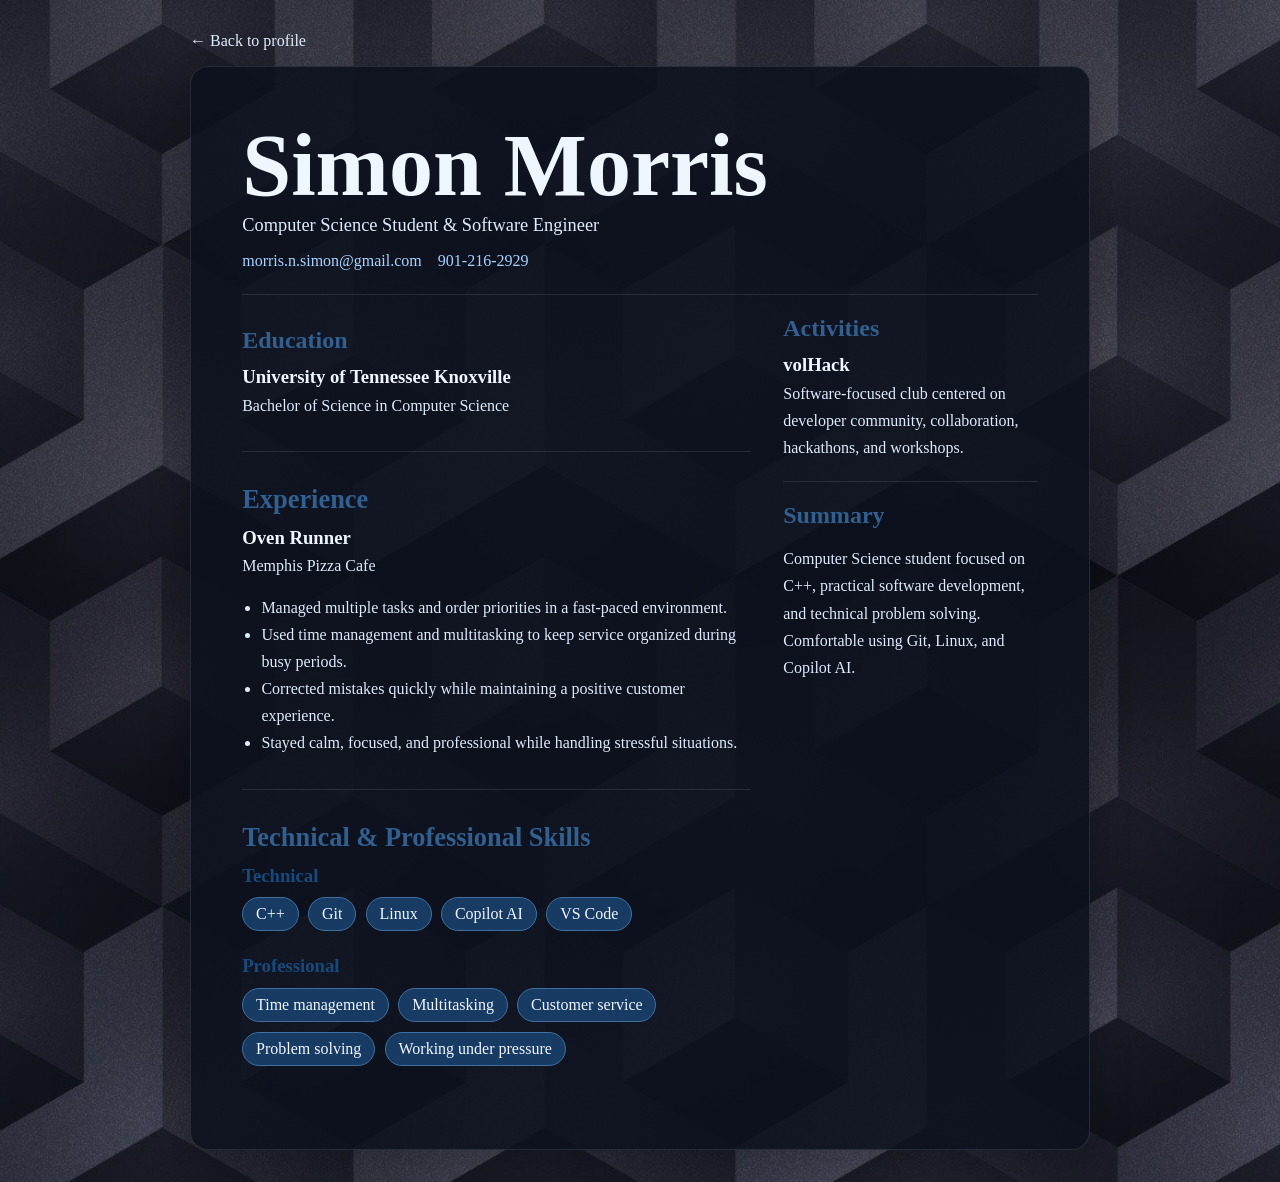
==== resume.html @ c350b2d4 "add portfolio resume and profile content Expand the personal website with profile sections, skills, " ====
<!DOCTYPE html>
<html lang="en">
  <head>
    <meta charset="UTF-8" />
    <meta name="viewport" content="width=device-width, initial-scale=1.0" />
    <title>Simon Morris | Resume</title>
    <link rel="stylesheet" href="./styles/style.css" />
  </head>
  <body>
    <main class="resume-page">
      <a class="back-link" href="./index.html">&larr; Back to profile</a>

      <article class="resume-sheet">
        <header class="resume-header">
          <h1>Simon Morris</h1>
          <p class="resume-role">Computer Science Student &amp; Software Engineer</p>
          <div class="resume-contact">
            <span>morris.n.simon@gmail.com</span>
            <span>901-216-2929</span>
          </div>
        </header>

        <div class="resume-layout">
          <div class="resume-main">
            <section class="resume-section">
              <h2>Education</h2>
              <div class="resume-entry">
                <h3>University of Tennessee Knoxville</h3>
                <p>Bachelor of Science in Computer Science</p>
              </div>
            </section>

            <section class="resume-section resume-featured">
              <h2>Experience</h2>
              <div class="resume-entry">
                <div>
                  <h3>Oven Runner</h3>
                  <p>Memphis Pizza Cafe</p>
                </div>
                <ul>
                  <li>Managed multiple tasks and order priorities in a fast-paced environment.</li>
                  <li>Used time management and multitasking to keep service organized during busy periods.</li>
                  <li>Corrected mistakes quickly while maintaining a positive customer experience.</li>
                  <li>Stayed calm, focused, and professional while handling stressful situations.</li>
                </ul>
              </div>
            </section>

            <section class="resume-section resume-featured">
              <h2>Technical &amp; Professional Skills</h2>
              <div class="resume-skill-groups">
                <div>
                  <h3>Technical</h3>
                  <div class="resume-skills">
                    <span>C++</span>
                    <span>Git</span>
                    <span>Linux</span>
                    <span>Copilot AI</span>
                    <span>VS Code</span>
                  </div>
                </div>
                <div>
                  <h3>Professional</h3>
                  <div class="resume-skills">
                    <span>Time management</span>
                    <span>Multitasking</span>
                    <span>Customer service</span>
                    <span>Problem solving</span>
                    <span>Working under pressure</span>
                  </div>
                </div>
              </div>
            </section>
          </div>

          <aside class="resume-sidebar">
            <section class="resume-section">
              <h2>Activities</h2>
              <div class="resume-entry">
                <h3>volHack</h3>
                <p>Software-focused club centered on developer community, collaboration, hackathons, and workshops.</p>
              </div>
            </section>

            <section class="resume-section">
              <h2>Summary</h2>
              <p>
                Computer Science student focused on C++, practical software development, and technical problem
                solving. Comfortable using Git, Linux, and Copilot AI.
              </p>
            </section>
          </aside>
        </div>
      </article>
    </main>
  </body>
</html>
---- styles/style.css ----
:root {
 --bg-dark: rgba(8, 9, 18, 0.74);
 --panel-dark: rgba(13, 18, 30, 0.8);
 --panel-soft: rgba(24, 34, 52, 0.78);
 --text-main: #eff6ff;
 --text-soft: #dfeafc;
 --accent: #a8d2ff;
 --border: rgba(255, 255, 255, 0.1);
 --shadow: rgba(0, 0, 0, 0.24);
}

@import url('https://fonts.googleapis.com/css2?family=Libertinus+Serif:ital,wght@0,400;0,600;0,700;1,400;1,600;1,700&family=Lora:ital,wght@0,400..700;1,400..700&display=swap');

* {
 box-sizing: border-box;
}

html,
body {
 min-height: 100%;
 margin: 0;
}

body {
 min-height: 100vh;
 display: flex;
 align-items: center;
 justify-content: center;
 padding: 2rem;
 background-image: linear-gradient(rgba(12, 16, 28, 0.56), rgba(12, 16, 28, 0.56)),
   url('../images/tilingWP.jpg');
 background-repeat: no-repeat;
 background-position: center;
 background-size: cover;
 font-family: 'Lora', serif;
 color: var(--text-main);
}

.page-shell {
 width: min(1100px, 100%);
}

.hero {
 text-align: center;
 padding: 2rem 1.5rem 1rem;
}

.eyebrow {
 margin: 0;
 letter-spacing: 0.2rem;
 text-transform: uppercase;
 color: var(--text-soft);
 font-size: 0.82rem;
}

h1 {
 margin: 0.35rem 0 0.25rem;
 font-size: clamp(3.5rem, 7vw, 7rem);
 line-height: 0.95;
 color: var(--text-main);
 font-family: 'Libertinus Serif', serif;
}

.subtitle {
 margin: 0;
 color: var(--text-soft);
 font-size: clamp(1.1rem, 2vw, 1.6rem);
}

.social-links {
 display: flex;
 justify-content: center;
 gap: 1rem;
 margin-top: 1.5rem;
}

.social-links a {
 display: inline-flex;
 align-items: center;
 justify-content: center;
 width: 58px;
 height: 58px;
 border-radius: 50%;
 background: rgba(255, 255, 255, 0.06);
 border: 1px solid var(--border);
 transition: transform 0.2s ease, background 0.2s ease;
}

.social-links a:hover {
 background: rgba(168, 210, 255, 0.12);
 transform: translateY(-2px);
}

.resume-link,
.back-link {
  color: var(--text-main);
  text-decoration: none;
}

.resume-link {
  display: inline-block;
  margin-top: 1.25rem;
  padding: 0.7rem 1rem;
  border: 1px solid var(--border);
  border-radius: 999px;
  background: rgba(255, 255, 255, 0.06);
  transition: background 0.2s ease, transform 0.2s ease;
}

.resume-link:hover {
  background: rgba(168, 210, 255, 0.14);
  transform: translateY(-2px);
}

.fa {
 color: var(--text-main);
 font-size: 1.8rem;
}

.profile-grid {
 display: grid;
 grid-template-columns: repeat(2, minmax(250px, 1fr));
 gap: 1.2rem;
 margin-top: 1.25rem;
}

.info-box {
 background: var(--panel-dark);
 border: 1px solid var(--border);
 border-radius: 18px;
 padding: 1.5rem 1.4rem;
 box-shadow: 0 18px 35px var(--shadow);
 backdrop-filter: blur(4px);
}

.info-box h2 {
 margin: 0 0 0.9rem;
 color: var(--accent);
 font-size: 1.4rem;
 font-family: 'Libertinus Serif', serif;
}

.info-box p,
.details-list li {
 color: var(--text-soft);
 line-height: 1.7;
 font-size: 1rem;
 margin: 0;
}

.details-list {
 list-style: none;
 padding: 0;
 margin: 0;
 display: grid;
 gap: 0.65rem;
}

.details-list span {
 color: var(--text-main);
 font-weight: 700;
}

.skill-list {
 display: flex;
 flex-wrap: wrap;
 gap: 0.6rem;
 margin-top: 1rem;
}

.skill-tag {
 display: inline-block;
 background: rgba(168, 210, 255, 0.12);
 border: 1px solid rgba(168, 210, 255, 0.22);
 border-radius: 999px;
 padding: 0.45rem 0.8rem;
 color: var(--text-main);
 font-size: 0.9rem;
}

strong {
 color: var(--text-main);
}

.resume-page {
  width: min(900px, 100%);
  margin: 0 auto;
}

.back-link {
  display: inline-block;
  margin-bottom: 1rem;
  color: var(--text-soft);
}

.back-link:hover,
.resume-contact a:hover {
  color: var(--accent);
}

.resume-sheet {
  padding: clamp(1.5rem, 4vw, 3.5rem);
  background: rgba(13, 18, 30, 0.88);
  border: 1px solid var(--border);
  border-radius: 18px;
  box-shadow: 0 20px 40px var(--shadow);
}

.resume-header {
  padding-bottom: 1.5rem;
  border-bottom: 1px solid var(--border);
}

.resume-header h1 {
  font-size: clamp(3rem, 7vw, 5.5rem);
}

.resume-role {
  margin: 0.5rem 0 1rem;
  color: var(--text-soft);
  font-size: 1.15rem;
}

.resume-contact {
  display: flex;
  flex-wrap: wrap;
  gap: 1rem;
}

.resume-contact a,
.resume-contact span {
  color: var(--accent);
}

.resume-section {
  padding: 1.5rem 0;
  border-bottom: 1px solid var(--border);
}

.resume-section:last-child {
  border-bottom: 0;
  padding-bottom: 0;
}

.resume-layout {
  display: grid;
  grid-template-columns: minmax(0, 1.8fr) minmax(220px, 0.9fr);
  gap: 2rem;
}

.resume-main .resume-section {
  padding: 2rem 0;
}

.resume-sidebar .resume-section {
  padding: 1.25rem 0;
}

.resume-featured h2 {
  font-size: 1.65rem;
}

.resume-skill-groups {
  display: grid;
  gap: 1.5rem;
}

.resume-skill-groups h3 {
  margin: 0 0 0.65rem;
  color: #174a7c;
}

.resume-section h2 {
  margin: 0 0 0.75rem;
  color: #315f8f;
  font-family: 'Libertinus Serif', serif;
}

.resume-section p,
.resume-entry li {
  color: var(--text-soft);
  line-height: 1.7;
}

.resume-entry h3 {
  margin: 0;
  color: var(--text-main);
}

.resume-entry p {
  margin: 0.2rem 0 0;
}

.resume-entry ul {
  margin: 0.9rem 0 0;
  padding-left: 1.2rem;
}

.resume-skills {
  display: flex;
  flex-wrap: wrap;
  gap: 0.6rem;
}

.resume-skills span {
  padding: 0.45rem 0.8rem;
  color: var(--text-main);
  background: #173b63;
  border: 1px solid #3f6f9f;
  border-radius: 999px;
}

@media (max-width: 760px) {
 .profile-grid {
   grid-template-columns: 1fr;
 }

 .resume-layout {
   grid-template-columns: 1fr;
   gap: 0;
 }
}

@media (max-width: 640px) {
 body {
   padding: 1.25rem;
 }

 .info-box {
   padding: 1.2rem 1rem;
 }

 .social-links a {
   width: 48px;
   height: 48px;
 }
}

@media print {
 @page {
   margin: 0.65in;
   size: letter;
 }

 body {
   display: block;
   min-height: auto;
   padding: 0;
   background: #fff;
   color: #111;
 }

 .back-link {
   display: none;
 }

 .resume-page {
   width: 100%;
 }

 .resume-sheet {
   padding: 0;
   background: #fff;
   border: 0;
   border-radius: 0;
   box-shadow: none;
 }

 .resume-header,
 .resume-section {
   border-color: #c9cdd4;
 }

 .resume-header {
   padding-bottom: 0.75rem;
 }

 .resume-header h1 {
   font-size: 3.4rem;
 }

 .resume-role {
   margin: 0.25rem 0 0.6rem;
   font-size: 1rem;
 }

 .resume-section {
   padding: 0.75rem 0;
 }

 .resume-main .resume-section,
 .resume-sidebar .resume-section {
   padding: 0.65rem 0;
 }

 .resume-section h2 {
   margin-bottom: 0.35rem;
   font-size: 1.2rem;
 }

 .resume-section p,
 .resume-entry li {
   font-size: 0.9rem;
   line-height: 1.35;
 }

 .resume-entry ul {
   margin-top: 0.45rem;
 }

 .resume-skills {
   gap: 0.35rem;
 }

 .resume-skills span {
   padding: 0.25rem 0.55rem;
   font-size: 0.8rem;
 }

 .resume-skill-groups {
   gap: 0.6rem;
 }

 .eyebrow,
 .resume-role,
 .resume-section p,
 .resume-entry li {
   color: #333;
 }

 .resume-header h1,
 .resume-entry h3,
 .resume-skills span {
   color: #111;
 }

 .resume-section h2 {
   color: #315f8f;
 }

 .resume-skill-groups h3 {
   color: #0e3965;
 }

 .resume-contact a,
 .resume-contact span {
   color: #315f8f;
 }

 .resume-skills span {
   background: #eef3f7;
   border-color: #8fa8bb;
   color: #172a3a;
 }
}
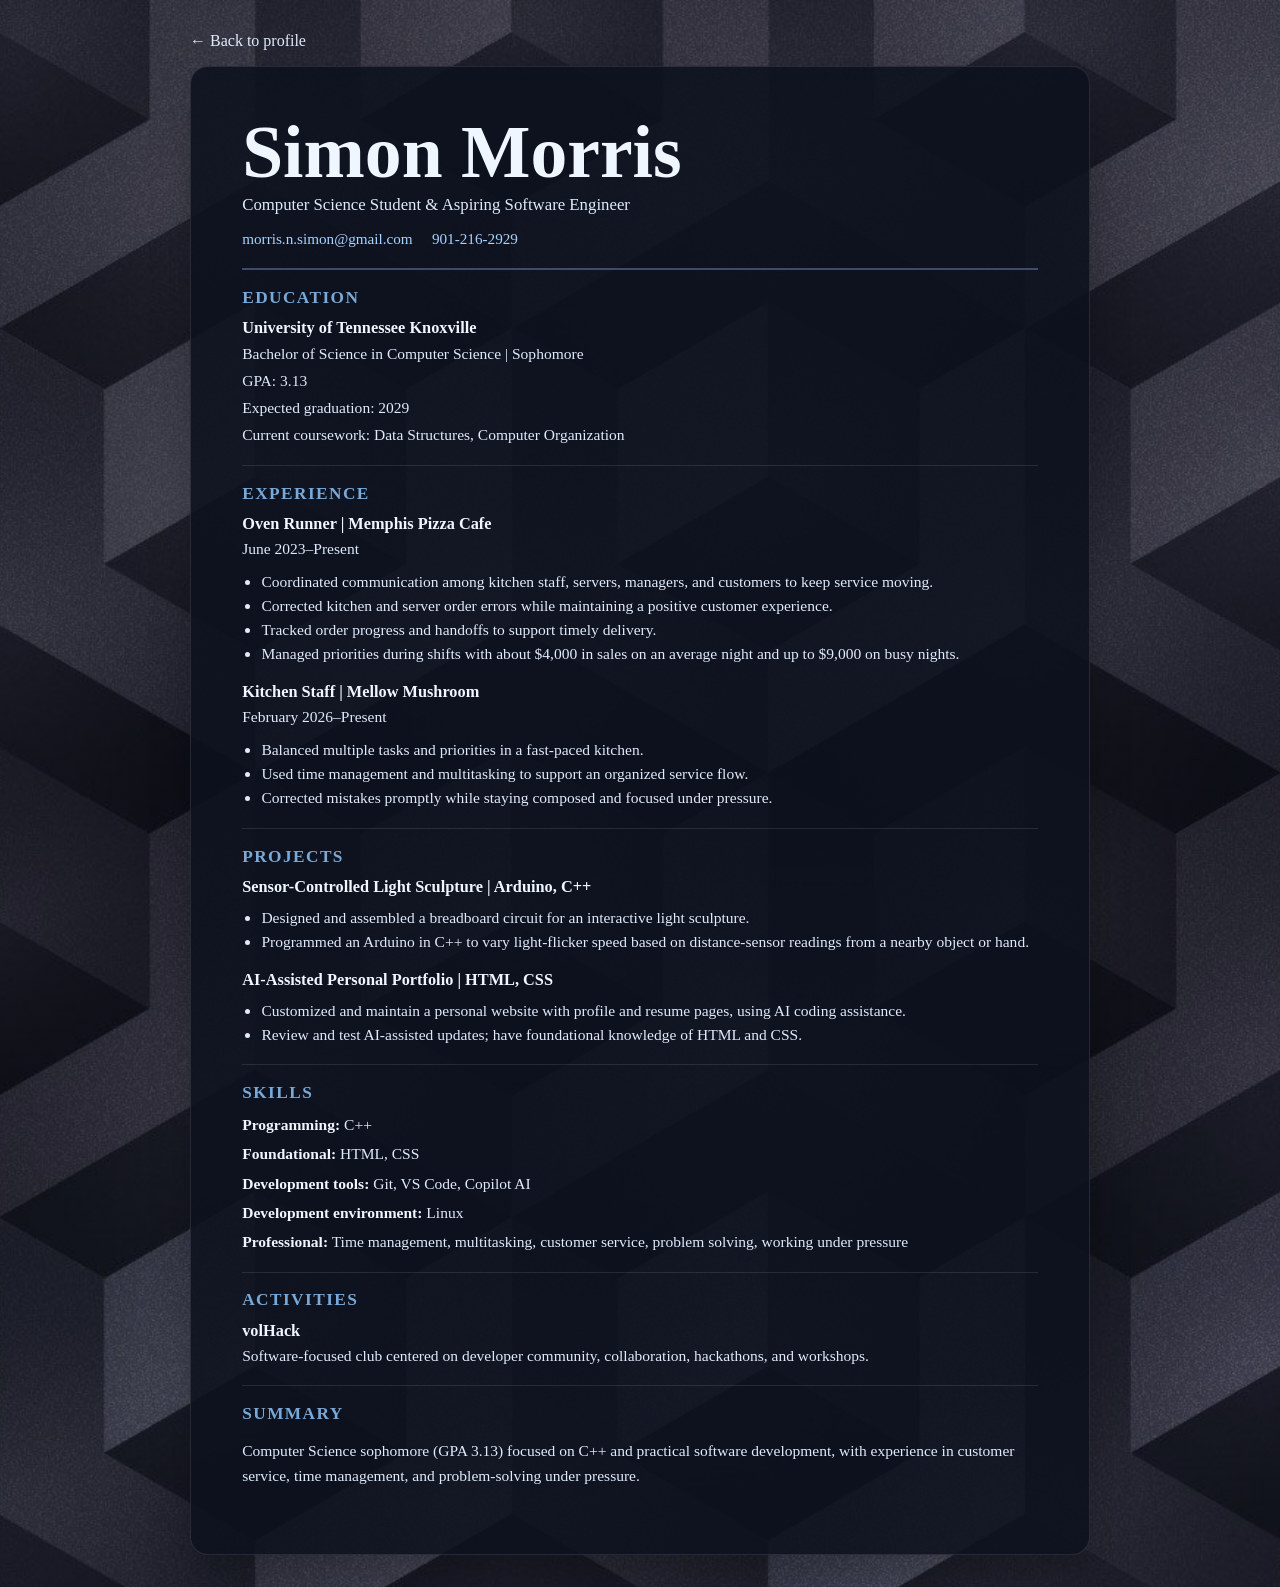
==== commit 20348130: "update resume with student project details Add current education details and coursework, describe th" ====
--- a/resume.html
+++ b/resume.html
@@ -13,84 +13,91 @@
       <article class="resume-sheet">
         <header class="resume-header">
           <h1>Simon Morris</h1>
-          <p class="resume-role">Computer Science Student &amp; Software Engineer</p>
+          <p class="resume-role">Computer Science Student &amp; Aspiring Software Engineer</p>
           <div class="resume-contact">
             <span>morris.n.simon@gmail.com</span>
             <span>901-216-2929</span>
           </div>
         </header>
 
-        <div class="resume-layout">
-          <div class="resume-main">
-            <section class="resume-section">
-              <h2>Education</h2>
-              <div class="resume-entry">
-                <h3>University of Tennessee Knoxville</h3>
-                <p>Bachelor of Science in Computer Science</p>
-              </div>
-            </section>
+        <section class="resume-section">
+          <h2>Education</h2>
+          <div class="resume-entry">
+            <h3>University of Tennessee Knoxville</h3>
+            <p>Bachelor of Science in Computer Science | Sophomore</p>
+            <p>GPA: 3.13</p>
+            <p>Expected graduation: 2029</p>
+            <p>Current coursework: Data Structures, Computer Organization</p>
+          </div>
+        </section>
 
-            <section class="resume-section resume-featured">
-              <h2>Experience</h2>
-              <div class="resume-entry">
-                <div>
-                  <h3>Oven Runner</h3>
-                  <p>Memphis Pizza Cafe</p>
-                </div>
-                <ul>
-                  <li>Managed multiple tasks and order priorities in a fast-paced environment.</li>
-                  <li>Used time management and multitasking to keep service organized during busy periods.</li>
-                  <li>Corrected mistakes quickly while maintaining a positive customer experience.</li>
-                  <li>Stayed calm, focused, and professional while handling stressful situations.</li>
-                </ul>
-              </div>
-            </section>
+        <section class="resume-section">
+          <h2>Experience</h2>
+          <div class="resume-entry">
+            <h3>Oven Runner | Memphis Pizza Cafe</h3>
+            <p class="resume-dates">June 2023–Present</p>
+            <ul>
+              <li>Coordinated communication among kitchen staff, servers, managers, and customers to keep service moving.</li>
+              <li>Corrected kitchen and server order errors while maintaining a positive customer experience.</li>
+              <li>Tracked order progress and handoffs to support timely delivery.</li>
+              <li>Managed priorities during shifts with about $4,000 in sales on an average night and up to $9,000 on busy nights.</li>
+            </ul>
+          </div>
+          <div class="resume-entry experience-entry">
+            <h3>Kitchen Staff | Mellow Mushroom</h3>
+            <p class="resume-dates">February 2026–Present</p>
+            <ul>
+              <li>Balanced multiple tasks and priorities in a fast-paced kitchen.</li>
+              <li>Used time management and multitasking to support an organized service flow.</li>
+              <li>Corrected mistakes promptly while staying composed and focused under pressure.</li>
+            </ul>
+          </div>
+        </section>
 
-            <section class="resume-section resume-featured">
-              <h2>Technical &amp; Professional Skills</h2>
-              <div class="resume-skill-groups">
-                <div>
-                  <h3>Technical</h3>
-                  <div class="resume-skills">
-                    <span>C++</span>
-                    <span>Git</span>
-                    <span>Linux</span>
-                    <span>Copilot AI</span>
-                    <span>VS Code</span>
-                  </div>
-                </div>
-                <div>
-                  <h3>Professional</h3>
-                  <div class="resume-skills">
-                    <span>Time management</span>
-                    <span>Multitasking</span>
-                    <span>Customer service</span>
-                    <span>Problem solving</span>
-                    <span>Working under pressure</span>
-                  </div>
-                </div>
-              </div>
-            </section>
+        <section class="resume-section">
+          <h2>Projects</h2>
+          <div class="resume-entry">
+            <h3>Sensor-Controlled Light Sculpture | Arduino, C++</h3>
+            <ul>
+              <li>Designed and assembled a breadboard circuit for an interactive light sculpture.</li>
+              <li>Programmed an Arduino in C++ to vary light-flicker speed based on distance-sensor readings from a nearby object or hand.</li>
+            </ul>
           </div>
+          <div class="resume-entry experience-entry">
+            <h3>AI-Assisted Personal Portfolio | HTML, CSS</h3>
+            <ul>
+              <li>Customized and maintain a personal website with profile and resume pages, using AI coding assistance.</li>
+              <li>Review and test AI-assisted updates; have foundational knowledge of HTML and CSS.</li>
+            </ul>
+          </div>
+        </section>
 
-          <aside class="resume-sidebar">
-            <section class="resume-section">
-              <h2>Activities</h2>
-              <div class="resume-entry">
-                <h3>volHack</h3>
-                <p>Software-focused club centered on developer community, collaboration, hackathons, and workshops.</p>
-              </div>
-            </section>
+        <section class="resume-section">
+          <h2>Skills</h2>
+          <div class="resume-skill-groups">
+            <p><strong>Programming:</strong> C++</p>
+            <p><strong>Foundational:</strong> HTML, CSS</p>
+            <p><strong>Development tools:</strong> Git, VS Code, Copilot AI</p>
+            <p><strong>Development environment:</strong> Linux</p>
+            <p><strong>Professional:</strong> Time management, multitasking, customer service, problem solving, working under pressure</p>
+          </div>
+        </section>
 
-            <section class="resume-section">
-              <h2>Summary</h2>
-              <p>
-                Computer Science student focused on C++, practical software development, and technical problem
-                solving. Comfortable using Git, Linux, and Copilot AI.
-              </p>
-            </section>
-          </aside>
-        </div>
+        <section class="resume-section">
+          <h2>Activities</h2>
+          <div class="resume-entry">
+            <h3>volHack</h3>
+            <p>Software-focused club centered on developer community, collaboration, hackathons, and workshops.</p>
+          </div>
+        </section>
+
+        <section class="resume-section resume-summary">
+          <h2>Summary</h2>
+          <p>
+            Computer Science sophomore (GPA 3.13) focused on C++ and practical software development, with
+            experience in customer service, time management, and problem-solving under pressure.
+          </p>
+        </section>
       </article>
     </main>
   </body>
--- a/styles/style.css
+++ b/styles/style.css
@@ -182,6 +182,59 @@
  color: var(--text-main);
 }
 
+.featured-project {
+  grid-column: 1 / -1;
+  background: linear-gradient(135deg, rgba(20, 34, 55, 0.9), rgba(13, 18, 30, 0.88));
+}
+
+.project-heading {
+  display: flex;
+  align-items: flex-start;
+  justify-content: space-between;
+  gap: 1rem;
+}
+
+.project-label {
+  margin: 0 0 0.35rem;
+  color: var(--accent) !important;
+  font-size: 0.78rem !important;
+  letter-spacing: 0.12rem;
+  text-transform: uppercase;
+}
+
+.project-heading h2 {
+  margin-bottom: 0.65rem;
+}
+
+.project-language {
+  flex-shrink: 0;
+  padding: 0.4rem 0.7rem;
+  border: 1px solid rgba(168, 210, 255, 0.24);
+  border-radius: 999px;
+  color: var(--text-main);
+  background: rgba(168, 210, 255, 0.1);
+  font-size: 0.82rem;
+}
+
+.project-highlights {
+  margin: 1rem 0;
+  padding-left: 1.2rem;
+  color: var(--text-soft);
+  line-height: 1.7;
+}
+
+.project-link {
+  display: inline-block;
+  margin-top: 0.35rem;
+  color: var(--accent);
+  font-weight: 700;
+  text-decoration: none;
+}
+
+.project-link:hover {
+  color: var(--text-main);
+}
+
 .resume-page {
   width: min(900px, 100%);
   margin: 0 auto;
@@ -207,24 +260,26 @@
 }
 
 .resume-header {
-  padding-bottom: 1.5rem;
-  border-bottom: 1px solid var(--border);
+  padding: 0 0 1.3rem;
+  border-bottom: 2px solid rgba(168, 210, 255, 0.3);
 }
 
 .resume-header h1 {
-  font-size: clamp(3rem, 7vw, 5.5rem);
+  margin-top: 0;
+  font-size: clamp(2.8rem, 6vw, 4.6rem);
 }
 
 .resume-role {
-  margin: 0.5rem 0 1rem;
+  margin: 0.45rem 0 0.9rem;
   color: var(--text-soft);
-  font-size: 1.15rem;
+  font-size: 1.05rem;
 }
 
 .resume-contact {
   display: flex;
   flex-wrap: wrap;
-  gap: 1rem;
+  gap: 0.45rem 1.2rem;
+  font-size: 0.95rem;
 }
 
 .resume-contact a,
@@ -233,7 +288,7 @@
 }
 
 .resume-section {
-  padding: 1.5rem 0;
+  padding: 1.1rem 0;
   border-bottom: 1px solid var(--border);
 }
 
@@ -242,72 +297,52 @@
   padding-bottom: 0;
 }
 
-.resume-layout {
-  display: grid;
-  grid-template-columns: minmax(0, 1.8fr) minmax(220px, 0.9fr);
-  gap: 2rem;
-}
-
-.resume-main .resume-section {
-  padding: 2rem 0;
-}
-
-.resume-sidebar .resume-section {
-  padding: 1.25rem 0;
-}
-
-.resume-featured h2 {
-  font-size: 1.65rem;
-}
-
-.resume-skill-groups {
-  display: grid;
-  gap: 1.5rem;
-}
-
-.resume-skill-groups h3 {
+.resume-section h2 {
   margin: 0 0 0.65rem;
-  color: #174a7c;
-}
-
-.resume-section h2 {
-  margin: 0 0 0.75rem;
-  color: #315f8f;
-  font-family: 'Libertinus Serif', serif;
+  color: #78a9d8;
+  font-family: 'Lora', serif;
+  font-size: 1.08rem;
+  letter-spacing: 0.09rem;
+  text-transform: uppercase;
 }
 
 .resume-section p,
 .resume-entry li {
   color: var(--text-soft);
-  line-height: 1.7;
+  line-height: 1.55;
+  font-size: 0.97rem;
 }
 
 .resume-entry h3 {
   margin: 0;
   color: var(--text-main);
+  font-size: 1.02rem;
 }
 
 .resume-entry p {
   margin: 0.2rem 0 0;
 }
 
+.experience-entry {
+  margin-top: 1rem;
+}
+
 .resume-entry ul {
-  margin: 0.9rem 0 0;
+  margin: 0.55rem 0 0;
   padding-left: 1.2rem;
 }
 
-.resume-skills {
-  display: flex;
-  flex-wrap: wrap;
-  gap: 0.6rem;
-}
-
-.resume-skills span {
-  padding: 0.45rem 0.8rem;
+.resume-skill-groups {
+  display: grid;
+  gap: 0.32rem;
+}
+
+.resume-skill-groups p {
+  margin: 0;
+}
+
+.resume-skill-groups strong {
   color: var(--text-main);
-  background: #173b63;
-  border: 1px solid #3f6f9f;
-  border-radius: 999px;
 }
 
 @media (max-width: 760px) {
@@ -315,9 +350,13 @@
    grid-template-columns: 1fr;
  }
 
- .resume-layout {
-   grid-template-columns: 1fr;
-   gap: 0;
+ .project-heading {
+   display: block;
+ }
+
+ .project-language {
+   display: inline-block;
+   margin-top: 0.3rem;
  }
 }
 
@@ -338,7 +377,7 @@
 
 @media print {
  @page {
-   margin: 0.65in;
+   margin: 0.32in;
    size: letter;
  }
 
@@ -385,40 +424,30 @@
  }
 
  .resume-section {
-   padding: 0.75rem 0;
- }
-
- .resume-main .resume-section,
- .resume-sidebar .resume-section {
-   padding: 0.65rem 0;
+   padding: 0.28rem 0;
  }
 
  .resume-section h2 {
-   margin-bottom: 0.35rem;
-   font-size: 1.2rem;
+   margin-bottom: 0.25rem;
+   font-size: 0.94rem;
  }
 
  .resume-section p,
  .resume-entry li {
+   font-size: 0.82rem;
+   line-height: 1.25;
+ }
+
+ .resume-entry ul {
+   margin-top: 0.2rem;
+ }
+
+ .experience-entry {
+   margin-top: 0.5rem;
+ }
+
+ .resume-entry h3 {
    font-size: 0.9rem;
-   line-height: 1.35;
- }
-
- .resume-entry ul {
-   margin-top: 0.45rem;
- }
-
- .resume-skills {
-   gap: 0.35rem;
- }
-
- .resume-skills span {
-   padding: 0.25rem 0.55rem;
-   font-size: 0.8rem;
- }
-
- .resume-skill-groups {
-   gap: 0.6rem;
  }
 
  .eyebrow,
@@ -429,17 +458,12 @@
  }
 
  .resume-header h1,
- .resume-entry h3,
- .resume-skills span {
+ .resume-entry h3 {
    color: #111;
  }
 
  .resume-section h2 {
-   color: #315f8f;
- }
-
- .resume-skill-groups h3 {
-   color: #0e3965;
+   color: #173b63;
  }
 
  .resume-contact a,
@@ -447,9 +471,7 @@
    color: #315f8f;
  }
 
- .resume-skills span {
-   background: #eef3f7;
-   border-color: #8fa8bb;
-   color: #172a3a;
- }
-}
+ .resume-skill-groups strong {
+   color: #111;
+ }
+}
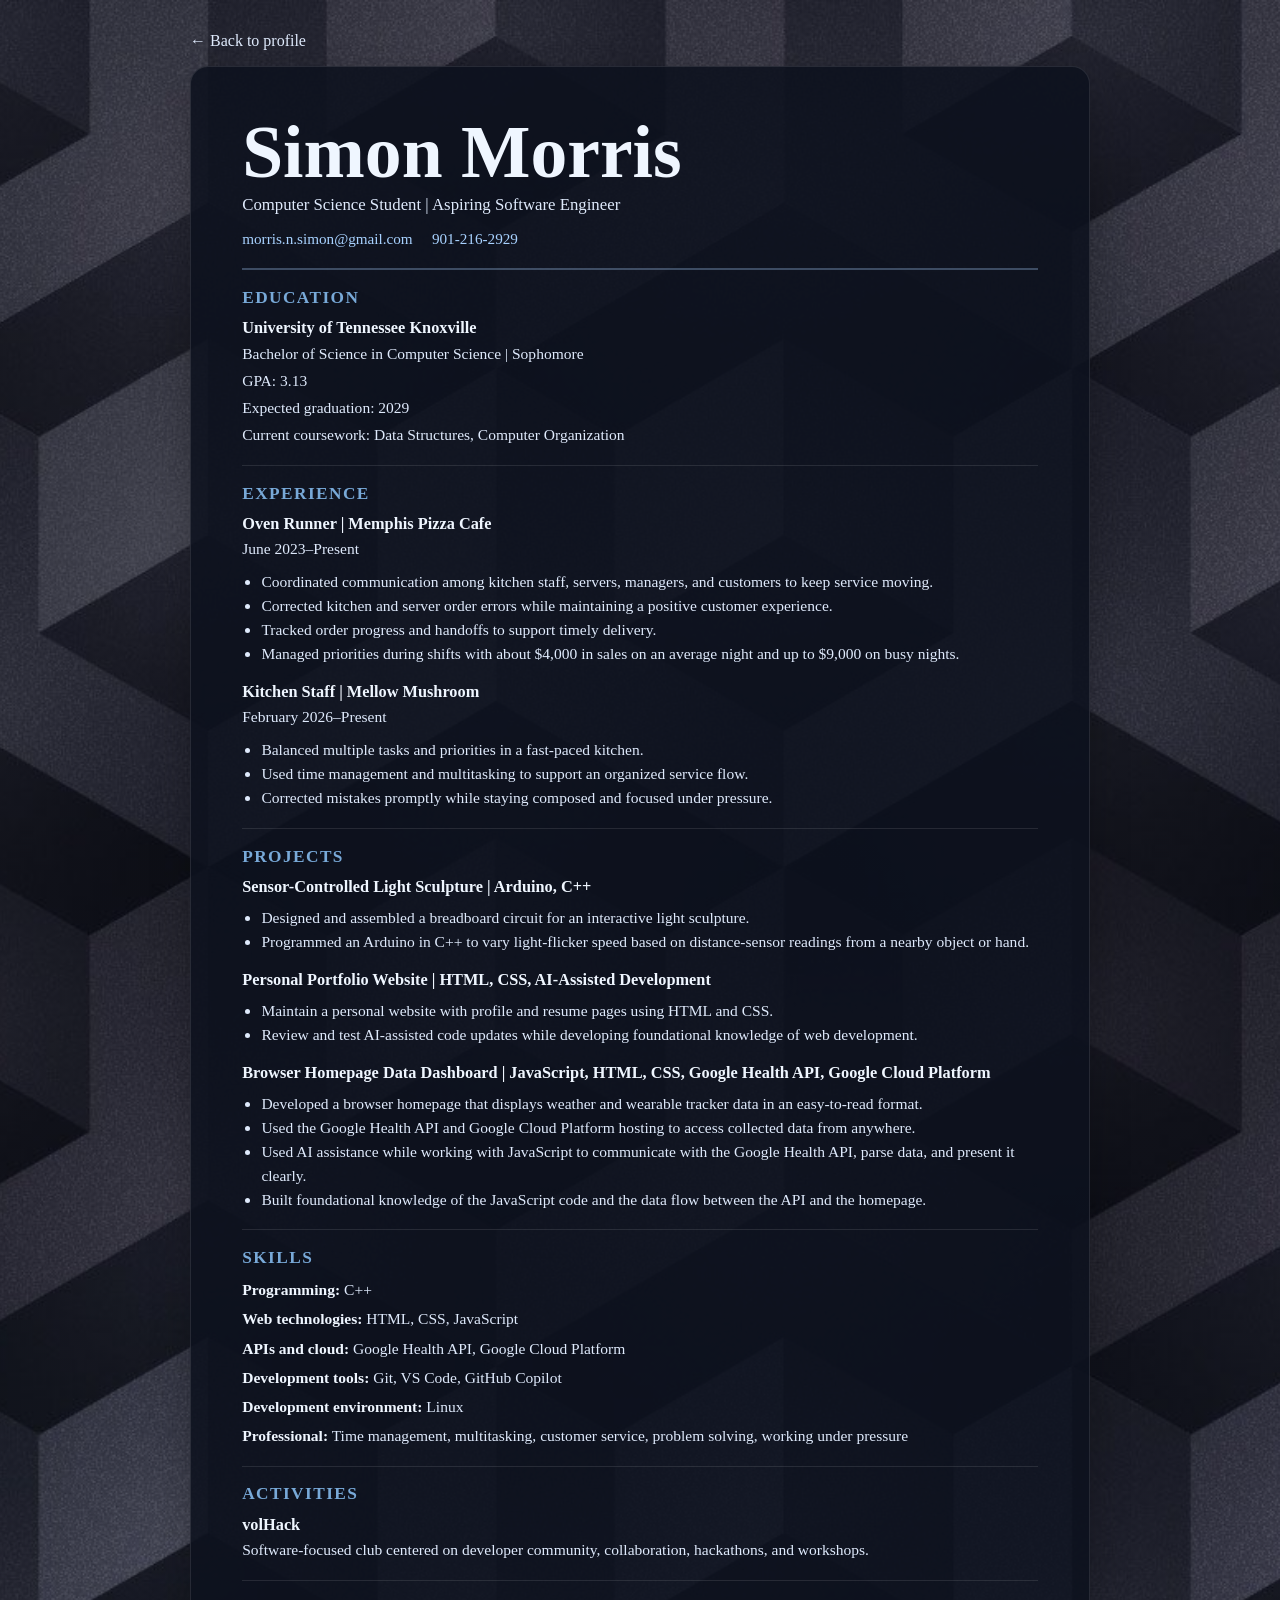
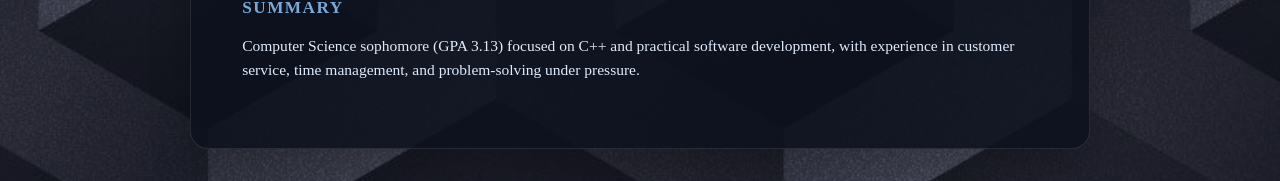
==== commit be6dee56: "Update resume with homepage project Co-authored-by: Copilot <223556219+Copilot@users.noreply.github." ====
--- a/resume.html
+++ b/resume.html
@@ -13,7 +13,7 @@
       <article class="resume-sheet">
         <header class="resume-header">
           <h1>Simon Morris</h1>
-          <p class="resume-role">Computer Science Student &amp; Aspiring Software Engineer</p>
+          <p class="resume-role">Computer Science Student | Aspiring Software Engineer</p>
           <div class="resume-contact">
             <span>morris.n.simon@gmail.com</span>
             <span>901-216-2929</span>
@@ -64,10 +64,19 @@
             </ul>
           </div>
           <div class="resume-entry experience-entry">
-            <h3>AI-Assisted Personal Portfolio | HTML, CSS</h3>
+            <h3>Personal Portfolio Website | HTML, CSS, AI-Assisted Development</h3>
             <ul>
-              <li>Customized and maintain a personal website with profile and resume pages, using AI coding assistance.</li>
-              <li>Review and test AI-assisted updates; have foundational knowledge of HTML and CSS.</li>
+              <li>Maintain a personal website with profile and resume pages using HTML and CSS.</li>
+              <li>Review and test AI-assisted code updates while developing foundational knowledge of web development.</li>
+            </ul>
+          </div>
+          <div class="resume-entry experience-entry">
+            <h3>Browser Homepage Data Dashboard | JavaScript, HTML, CSS, Google Health API, Google Cloud Platform</h3>
+            <ul>
+              <li>Developed a browser homepage that displays weather and wearable tracker data in an easy-to-read format.</li>
+              <li>Used the Google Health API and Google Cloud Platform hosting to access collected data from anywhere.</li>
+              <li>Used AI assistance while working with JavaScript to communicate with the Google Health API, parse data, and present it clearly.</li>
+              <li>Built foundational knowledge of the JavaScript code and the data flow between the API and the homepage.</li>
             </ul>
           </div>
         </section>
@@ -76,8 +85,9 @@
           <h2>Skills</h2>
           <div class="resume-skill-groups">
             <p><strong>Programming:</strong> C++</p>
-            <p><strong>Foundational:</strong> HTML, CSS</p>
-            <p><strong>Development tools:</strong> Git, VS Code, Copilot AI</p>
+            <p><strong>Web technologies:</strong> HTML, CSS, JavaScript</p>
+            <p><strong>APIs and cloud:</strong> Google Health API, Google Cloud Platform</p>
+            <p><strong>Development tools:</strong> Git, VS Code, GitHub Copilot</p>
             <p><strong>Development environment:</strong> Linux</p>
             <p><strong>Professional:</strong> Time management, multitasking, customer service, problem solving, working under pressure</p>
           </div>
--- a/styles/style.css
+++ b/styles/style.css
@@ -424,30 +424,30 @@
  }
 
  .resume-section {
-   padding: 0.28rem 0;
+   padding: 0.2rem 0;
  }
 
  .resume-section h2 {
-   margin-bottom: 0.25rem;
-   font-size: 0.94rem;
+   margin-bottom: 0.2rem;
+   font-size: 0.88rem;
  }
 
  .resume-section p,
  .resume-entry li {
-   font-size: 0.82rem;
-   line-height: 1.25;
+   font-size: 0.76rem;
+   line-height: 1.15;
  }
 
  .resume-entry ul {
-   margin-top: 0.2rem;
+   margin-top: 0.15rem;
  }
 
  .experience-entry {
-   margin-top: 0.5rem;
+   margin-top: 0.38rem;
  }
 
  .resume-entry h3 {
-   font-size: 0.9rem;
+   font-size: 0.84rem;
  }
 
  .eyebrow,
